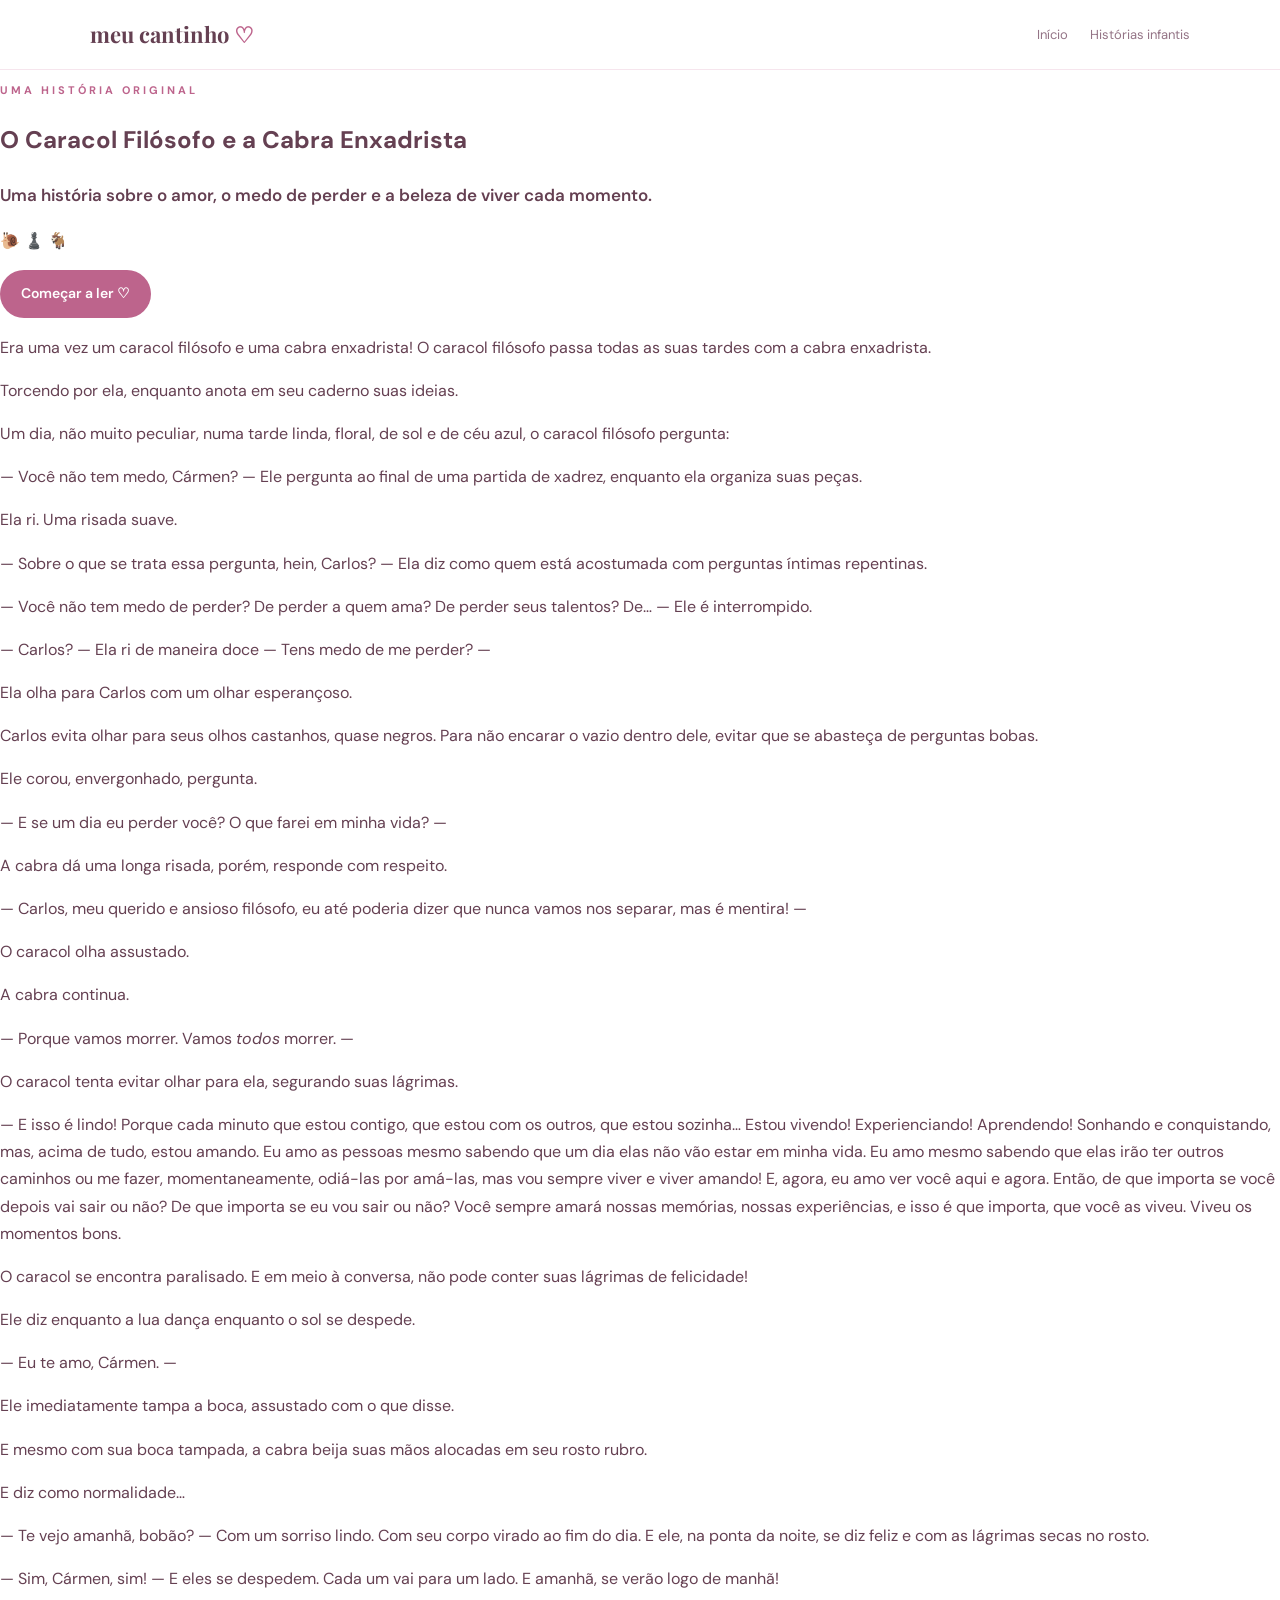
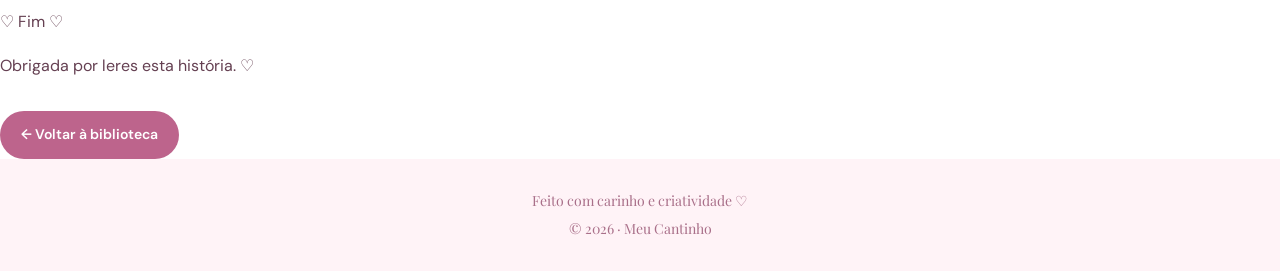
==== paginas/caracol-filosofo.html @ 22400858 "Rename caracol-filosofo.html to paginas/caracol-filosofo.html" ====
<!DOCTYPE html>
<html lang="pt-PT">
<head>
  <meta charset="UTF-8">
  <meta name="viewport" content="width=device-width, initial-scale=1.0">

  <meta name="description" content="Lê O Caracol Filósofo e a Cabra Enxadrista, uma história sobre o amor, a amizade e a beleza de viver o presente.">

  <title>O Caracol Filósofo e a Cabra Enxadrista ♡</title>

  <link rel="stylesheet" href="../css/style.css">
</head>

<body>

  <header class="topo">
    <a class="logotipo" href="../index.html">
      meu cantinho <span>♡</span>
    </a>

    <nav class="navegacao">
      <a href="../index.html">Início</a>
      <a href="historias-infantis.html">Histórias infantis</a>
    </nav>
  </header>

  <main class="pagina-conto">

    <section class="cabecalho-conto">
      <p class="etiqueta">UMA HISTÓRIA ORIGINAL</p>

      <h1>O Caracol Filósofo e a Cabra Enxadrista</h1>

      <p class="subtitulo-livro">
        Uma história sobre o amor, o medo de perder
        e a beleza de viver cada momento.
      </p>

      <div class="ilustracao-conto">
        <span>🐌</span>
        <span>♟️</span>
        <span>🐐</span>
      </div>

      <a class="botao-principal" href="#ler-historia">
        Começar a ler ♡
      </a>
    </section>

    <article class="texto-conto" id="ler-historia">

      <p>Era uma vez um caracol filósofo e uma cabra enxadrista! O caracol filósofo passa todas as suas tardes com a cabra enxadrista.</p>

      <p>Torcendo por ela, enquanto anota em seu caderno suas ideias.</p>

      <p>Um dia, não muito peculiar, numa tarde linda, floral, de sol e de céu azul, o caracol filósofo pergunta:</p>

      <p>— Você não tem medo, Cármen? — Ele pergunta ao final de uma partida de xadrez, enquanto ela organiza suas peças.</p>

      <p>Ela ri. Uma risada suave.</p>

      <p>— Sobre o que se trata essa pergunta, hein, Carlos? — Ela diz como quem está acostumada com perguntas íntimas repentinas.</p>

      <p>— Você não tem medo de perder? De perder a quem ama? De perder seus talentos? De… — Ele é interrompido.</p>

      <p>— Carlos? — Ela ri de maneira doce — Tens medo de me perder? —</p>

      <p>Ela olha para Carlos com um olhar esperançoso.</p>

      <p>Carlos evita olhar para seus olhos castanhos, quase negros. Para não encarar o vazio dentro dele, evitar que se abasteça de perguntas bobas.</p>

      <p>Ele corou, envergonhado, pergunta.</p>

      <p>— E se um dia eu perder você? O que farei em minha vida? —</p>

      <p>A cabra dá uma longa risada, porém, responde com respeito.</p>

      <p>— Carlos, meu querido e ansioso filósofo, eu até poderia dizer que nunca vamos nos separar, mas é mentira! —</p>

      <p>O caracol olha assustado.</p>

      <p>A cabra continua.</p>

      <p>— Porque vamos morrer. Vamos <em>todos</em> morrer. —</p>

      <p>O caracol tenta evitar olhar para ela, segurando suas lágrimas.</p>

      <p>— E isso é lindo! Porque cada minuto que estou contigo, que estou com os outros, que estou sozinha… Estou vivendo! Experienciando! Aprendendo! Sonhando e conquistando, mas, acima de tudo, estou amando. Eu amo as pessoas mesmo sabendo que um dia elas não vão estar em minha vida. Eu amo mesmo sabendo que elas irão ter outros caminhos ou me fazer, momentaneamente, odiá-las por amá-las, mas vou sempre viver e viver amando! E, agora, eu amo ver você aqui e agora. Então, de que importa se você depois vai sair ou não? De que importa se eu vou sair ou não? Você sempre amará nossas memórias, nossas experiências, e isso é que importa, que você as viveu. Viveu os momentos bons.</p>

      <p>O caracol se encontra paralisado. E em meio à conversa, não pode conter suas lágrimas de felicidade!</p>

      <p>Ele diz enquanto a lua dança enquanto o sol se despede.</p>

      <p>— Eu te amo, Cármen. —</p>

      <p>Ele imediatamente tampa a boca, assustado com o que disse.</p>

      <p>E mesmo com sua boca tampada, a cabra beija suas mãos alocadas em seu rosto rubro.</p>

      <p>E diz como normalidade…</p>

      <p>— Te vejo amanhã, bobão? — Com um sorriso lindo. Com seu corpo virado ao fim do dia. E ele, na ponta da noite, se diz feliz e com as lágrimas secas no rosto.</p>

      <p>— Sim, Cármen, sim! — E eles se despedem. Cada um vai para um lado. E amanhã, se verão logo de manhã!</p>

      <p class="fim-conto">♡ Fim ♡</p>

    </article>

    <section class="rodape-conto">
      <p>Obrigada por leres esta história. ♡</p>

      <a class="botao-principal" href="historias-infantis.html">
        ← Voltar à biblioteca
      </a>
    </section>

  </main>

  <footer class="rodape">
    <p>Feito com carinho e criatividade ♡</p>
    <p>© 2026 · Meu Cantinho</p>
  </footer>

</body>
</html>
---- css/style.css ----
@import url('https://fonts.googleapis.com/css2?family=DM+Sans:wght@400;500;600;700&family=Playfair+Display:wght@500;600;700&display=swap');

:root {
  --rosa: #e8a2be;
  --rosa-escuro: #bd648c;
  --rosa-claro: #fff3f7;
  --texto: #654052;
  --texto-suave: #947486;
  --branco: #ffffff;
}

* {
  box-sizing: border-box;
}

html {
  scroll-behavior: smooth;
  scroll-padding-top: 85px;
}

body {
  margin: 0;
  background: var(--branco);
  color: var(--texto);
  font-family: 'DM Sans', Arial, sans-serif;
  line-height: 1.7;
}

a {
  color: inherit;
}

.topo {
  position: sticky;
  top: 0;
  z-index: 10;
  display: flex;
  justify-content: space-between;
  align-items: center;
  gap: 20px;
  padding: 16px 7%;
  background: rgba(255, 255, 255, 0.96);
  border-bottom: 1px solid #f6e5ed;
}

.logotipo {
  text-decoration: none;
  font-family: 'Playfair Display', Georgia, serif;
  font-size: 22px;
  font-weight: 700;
}

.logotipo span {
  color: var(--rosa-escuro);
}

.navegacao {
  display: flex;
  flex-wrap: wrap;
  gap: 22px;
}

.navegacao a {
  text-decoration: none;
  color: var(--texto-suave);
  font-size: 13px;
}

.navegacao a:hover {
  color: var(--rosa-escuro);
}

.hero {
  display: grid;
  grid-template-columns: 1.4fr 0.8fr;
  align-items: center;
  gap: 35px;
  padding: 75px 9%;
  background: linear-gradient(135deg, #fffafd, #fbe5ef);
  overflow: hidden;
}

.etiqueta {
  color: var(--rosa-escuro);
  font-size: 11px;
  font-weight: 700;
  letter-spacing: 3px;
}

.hero h1 {
  font-family: 'Playfair Display', Georgia, serif;
  font-size: clamp(38px, 5vw, 62px);
  line-height: 1.2;
  margin: 15px 0;
}

.hero h1 span {
  display: block;
  color: var(--rosa-escuro);
}

.hero-descricao {
  max-width: 570px;
  color: var(--texto-suave);
  font-size: 16px;
}

.botao-principal {
  display: inline-block;
  margin-top: 16px;
  padding: 12px 21px;
  border-radius: 30px;
  background: var(--rosa-escuro);
  color: white;
  font-size: 14px;
  font-weight: 600;
  text-decoration: none;
  transition: transform 0.2s, background 0.2s;
}

.botao-principal:hover {
  transform: translateY(-3px);
  background: #a94f7c;
}

.pequena-nota {
  margin-top: 23px;
  color: var(--texto-suave);
  font-size: 12px;
}

.hero-decoracao {
  position: relative;
  min-height: 280px;
  display: flex;
  align-items: center;
  justify-content: center;
}

.circulo {
  width: 240px;
  height: 240px;
  border: 1px solid #e8a2be;
  border-radius: 50%;
  background: radial-gradient(circle, #fff 20%, #f8dce9 100%);
  display: flex;
  flex-direction: column;
  justify-content: center;
  align-items: center;
  color: var(--rosa-escuro);
  font-family: 'Playfair Display', Georgia, serif;
  font-size: 23px;
  transform: rotate(-7deg);
  box-shadow: 0 12px 35px #bd648c15;
}

.flor {
  position: absolute;
  color: var(--rosa-escuro);
  z-index: 1;
}

.flor-1 {
  top: 15px;
  right: 12%;
  font-size: 45px;
}

.flor-2 {
  bottom: 20px;
  left: 8%;
  font-size: 55px;
}

.flor-3 {
  top: 20%;
  left: 5%;
  font-size: 35px;
}

.secao {
  padding: 65px 8%;
}

.sobre {
  text-align: center;
  max-width: 900px;
  margin: auto;
}

.secao h2 {
  font-family: 'Playfair Display', Georgia, serif;
  font-size: clamp(28px, 4vw, 38px);
  line-height: 1.3;
  margin: 10px 0 15px;
}

.sobre > p:last-child {
  max-width: 680px;
  margin: auto;
  color: var(--texto-suave);
}

.projetos {
  background: #fffafd;
}

.projetos > .etiqueta,
.projetos > h2,
.introducao-secao {
  text-align: center;
}

.introducao-secao {
  color: var(--texto-suave);
  margin-bottom: 35px;
}

.grelha-cartoes {
  display: grid;
  grid-template-columns: repeat(3, minmax(0, 1fr));
  gap: 20px;
  max-width: 1100px;
  margin: 0 auto;
}

.cartao {
  display: flex;
  flex-direction: column;
  align-items: flex-start;
  padding: 23px;
  min-height: 290px;
  border: 1px solid #f0dce6;
  border-radius: 17px;
  text-decoration: none;
  transition: transform 0.2s, box-shadow 0.2s;
}

.cartao:hover {
  transform: translateY(-5px);
  box-shadow: 0 12px 25px #bd648c18;
}

.cartao-rosa {
  background: #fff0f6;
}

.cartao-lilas {
  background: #f6f0ff;
}

.cartao-pessego {
  background: #fff2eb;
}

.cartao-azul {
  background: #eef6ff;
}

.cartao-verde {
  background: #eef8f0;
}

.cartao-amarelo {
  background: #fff8e8;
}

.icone-cartao {
  font-size: 33px;
  margin-bottom: 10px;
}

.categoria-cartao {
  color: var(--rosa-escuro);
  font-size: 10px;
  font-weight: 700;
  letter-spacing: 1px;
}

.cartao h3 {
  font-family: 'Playfair Display', Georgia, serif;
  font-size: 23px;
  margin: 8px 0;
}

.cartao p {
  color: var(--texto-suave);
  font-size: 13px;
  margin: 0 0 18px;
}

.link-cartao {
  color: var(--rosa-escuro);
  font-size: 13px;
  font-weight: 700;
  margin-top: auto;
}

.contacto {
  text-align: center;
  max-width: 850px;
  margin: auto;
}

.contacto > p {
  color: var(--texto-suave);
}

.contacto-nota {
  font-size: 13px;
}

.rodape {
  padding: 25px 15px;
  text-align: center;
  background: var(--rosa-claro);
  color: #a96f89;
  font-family: 'Playfair Display', Georgia, serif;
  font-size: 14px;
}

.rodape p {
  margin: 5px;
}

@media (max-width: 800px) {
  .hero {
    grid-template-columns: 1fr;
    text-align: center;
    padding: 55px 7%;
  }

  .hero-descricao {
    margin-left: auto;
    margin-right: auto;
  }

  .hero-decoracao {
    min-height: 250px;
  }

  .grelha-cartoes {
    grid-template-columns: repeat(2, minmax(0, 1fr));
  }

  .navegacao {
    gap: 12px;
  }
}

@media (max-width: 520px) {
  .topo {
    padding: 13px 5%;
    align-items: flex-start;
    flex-direction: column;
    gap: 8px;
  }

  .navegacao {
    gap: 15px;
  }

  .navegacao a {
    font-size: 12px;
  }

  .secao {
    padding: 45px 6%;
  }

  .grelha-cartoes {
    grid-template-columns: 1fr;
  }

  .cartao {
    min-height: 250px;
  }

  .circulo {
    width: 205px;
    height: 205px;
    font-size: 20px;
  }
}

/* Espaços reservados para as futuras ilustrações */

.espaco-obra {
  width: 100%;
  min-height: 150px;
  margin-bottom: 18px;
  display: flex;
  justify-content: center;
  align-items: center;
  border: 2px dashed #e8a2be;
  border-radius: 13px;
  background: rgba(255, 255, 255, 0.65);
  font-size: 45px;
}

#sobre > p:last-child {
  max-width: 720px;
  color: var(--texto-suave);
}

/* Capas provisórias das histórias infantis */

.capa-historia {
  width: 100%;
  min-height: 190px;
  padding: 20px;
  margin-bottom: 18px;
  border-radius: 13px;
  display: flex;
  flex-direction: column;
  justify-content: center;
  align-items: center;
  text-align: center;
  color: #654052;
  border: 1px solid rgba(189, 100, 140, 0.18);
}

.capa-historia > span {
  font-size: 36px;
}

.capa-historia p {
  margin: 8px 0 2px;
  font-family: 'Playfair Display', Georgia, serif;
  font-size: 21px;
  font-weight: 700;
}

.capa-historia small {
  font-size: 11px;
}

.capa-rosa {
  background: linear-gradient(145deg, #ffe5f0, #f8b9d5);
}

.capa-lilas {
  background: linear-gradient(145deg, #f0e5ff, #d8c1f7);
}

.capa-pessego {
  background: linear-gradient(145deg, #fff0d9, #ffcdbb);
}

.capa-azul {
  background: linear-gradient(145deg, #e5f2ff, #bddcff);
}

/* Página dedicada ao livro */

.pagina-livro {
  display: grid;
  grid-template-columns: minmax(220px, 0.8fr) minmax(0, 1.2fr);
  align-items: center;
  gap: 55px;
  padding: 70px 9%;
  background: linear-gradient(135deg, #fffafd, #fbe5ef);
}

.livro-capa {
  width: 100%;
  max-width: 330px;
  margin: auto;
}

.capa-provisoria {
  aspect-ratio: 3 / 4;
  padding: 25px;
  border-radius: 8px 17px 17px 8px;
  background: linear-gradient(145deg, #f5c5da, #b76c91);
  color: white;
  box-shadow: 10px 12px 25px #65405225;
  display: flex;
  flex-direction: column;
  align-items: center;
  justify-content: center;
  text-align: center;
  border-left: 8px solid #9e5478;
}

.capa-provisoria h2 {
  font-family: 'Playfair Display', Georgia, serif;
  font-size: clamp(25px, 3vw, 38px);
  line-height: 1.2;
}

.capa-provisoria p {
  font-size: 12px;
}

.simbolo-livro {
  font-size: 42px;
}

.livro-informacao h1 {
  font-family: 'Playfair Display', Georgia, serif;
  font-size: clamp(35px, 4vw, 52px);
  line-height: 1.2;
}

.livro-informacao > p {
  color: var(--texto-suave);
}

.subtitulo-livro {
  font-size: 17px;
  font-weight: 600;
}

.detalhes-livro {
  margin: 25px 0;
  padding: 15px 20px;
  border-left: 3px solid var(--rosa);
  background: #ffffffa8;
  border-radius: 0 12px 12px 0;
}

.detalhes-livro p {
  margin: 7px 0;
  font-size: 13px;
}

.sinopse {
  max-width: 900px;
  margin: auto;
}

.sinopse > p:last-child {
  color: var(--texto-suave);
  white-space: pre-line;
}

.acesso-livro {
  text-align: center;
  background: #fff3f7;
}

.acesso-livro > p {
  color: var(--texto-suave);
}

@media (max-width: 700px) {
  .pagina-livro {
    grid-template-columns: 1fr;
    gap: 30px;
    padding: 45px 7%;
  }

  .livro-capa {
    max-width: 260px;
  }
}

/* Complementos da página Faíscas que se Apagam */

.sobre-obra {
  background: #fffafd;
  text-align: center;
}

.sobre-obra p:not(.etiqueta) {
  max-width: 720px;
  margin-left: auto;
  margin-right: auto;
  color: var(--texto-suave);
}

.sinopse {
  line-height: 1.9;
}

.acesso-livro {
  border-top: 1px solid #f1d9e5;
  border-bottom: 1px solid #f1d9e5;
}

.acesso-livro h2 {
  max-width: 650px;
  margin: 12px auto;
}

.acesso-livro > p:not(.etiqueta) {
  max-width: 620px;
  margin: 15px auto;
}

.voltar {
  padding-top: 35px;
  padding-bottom: 45px;
}

/* Página de comissões ♡ */

.preco-comissao {
  margin-top: 20px;
  color: var(--rosa-escuro);
  font-size: 1.15rem;
  font-weight: bold;
}

.nota-comissao {
  margin: 25px 0;
  padding: 18px;
  border-radius: 16px;
  background: #ffffff;
  color: var(--texto-suave);
  line-height: 1.8;
}

.tabela-comissao {
  scroll-margin-top: 30px;
}

.tabela-comissao .grelha-cartoes {
  margin-top: 25px;
}
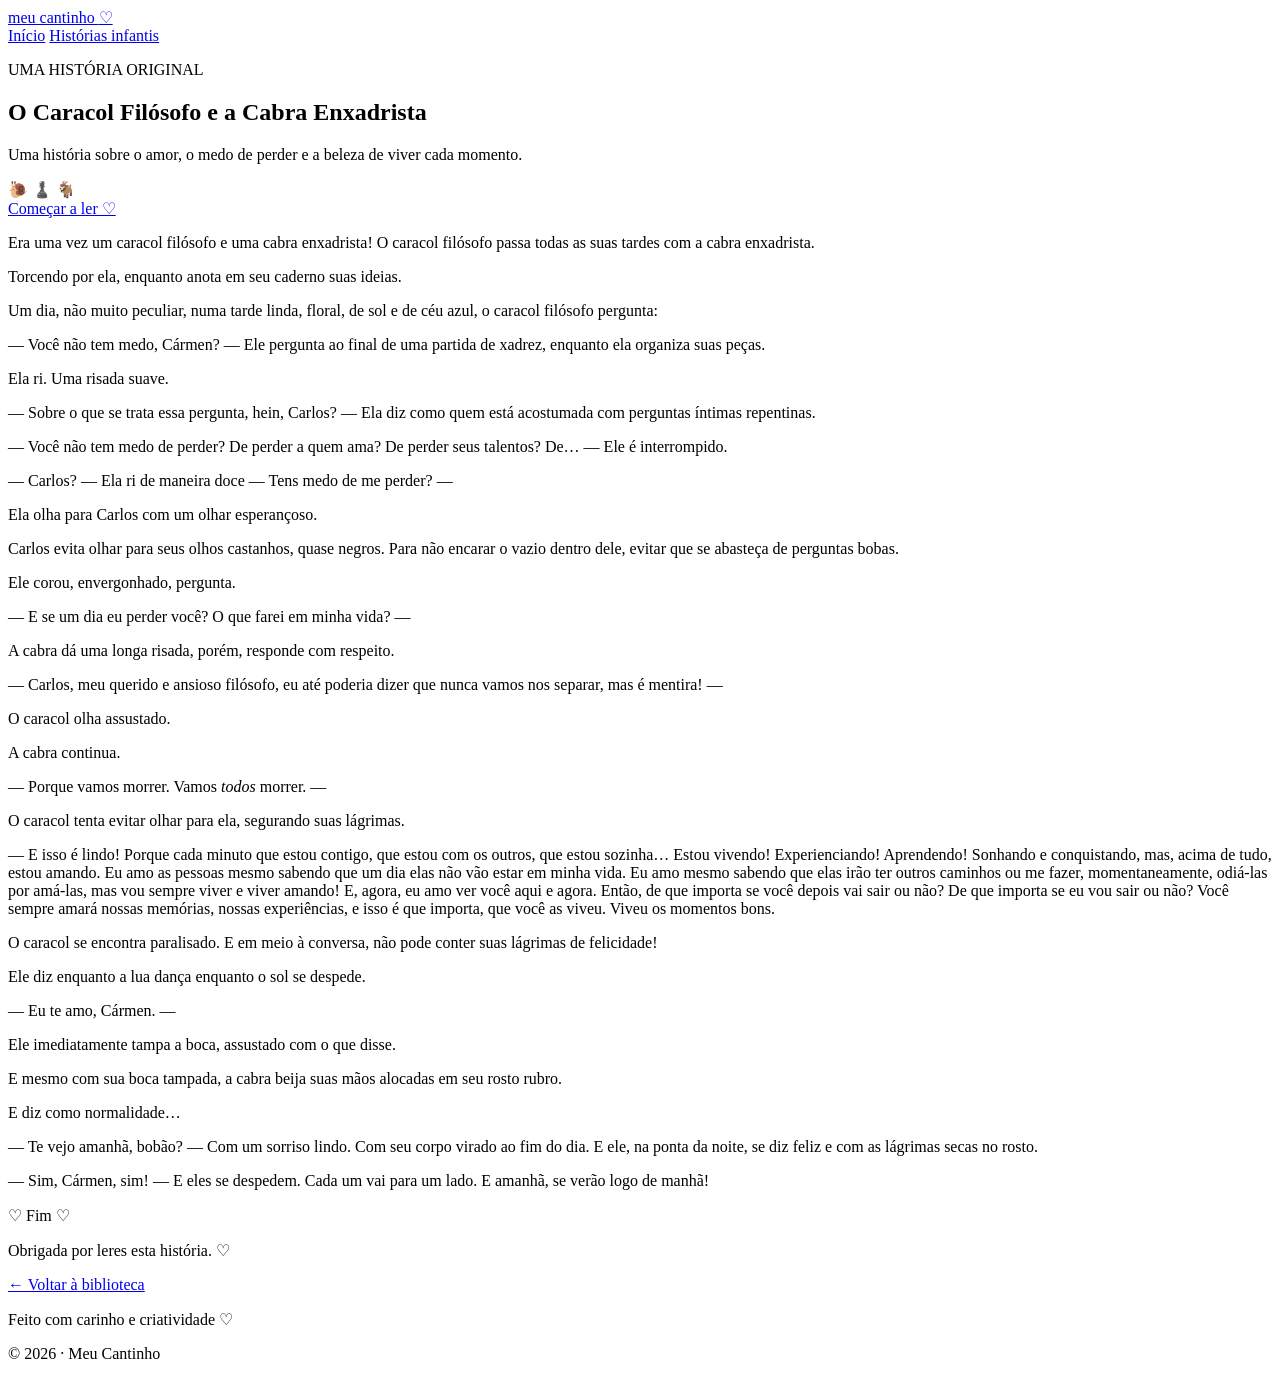
==== commit be115cf6: "Update caracol-filosofo.html" ====
--- a/paginas/caracol-filosofo.html
+++ b/paginas/caracol-filosofo.html
@@ -9,7 +9,7 @@
 
   <title>O Caracol Filósofo e a Cabra Enxadrista ♡</title>
 
-  <link rel="stylesheet" href="../css/style.css">
+  <link rel="stylesheet" href="css/style.css">
 </head>
 
 <body>
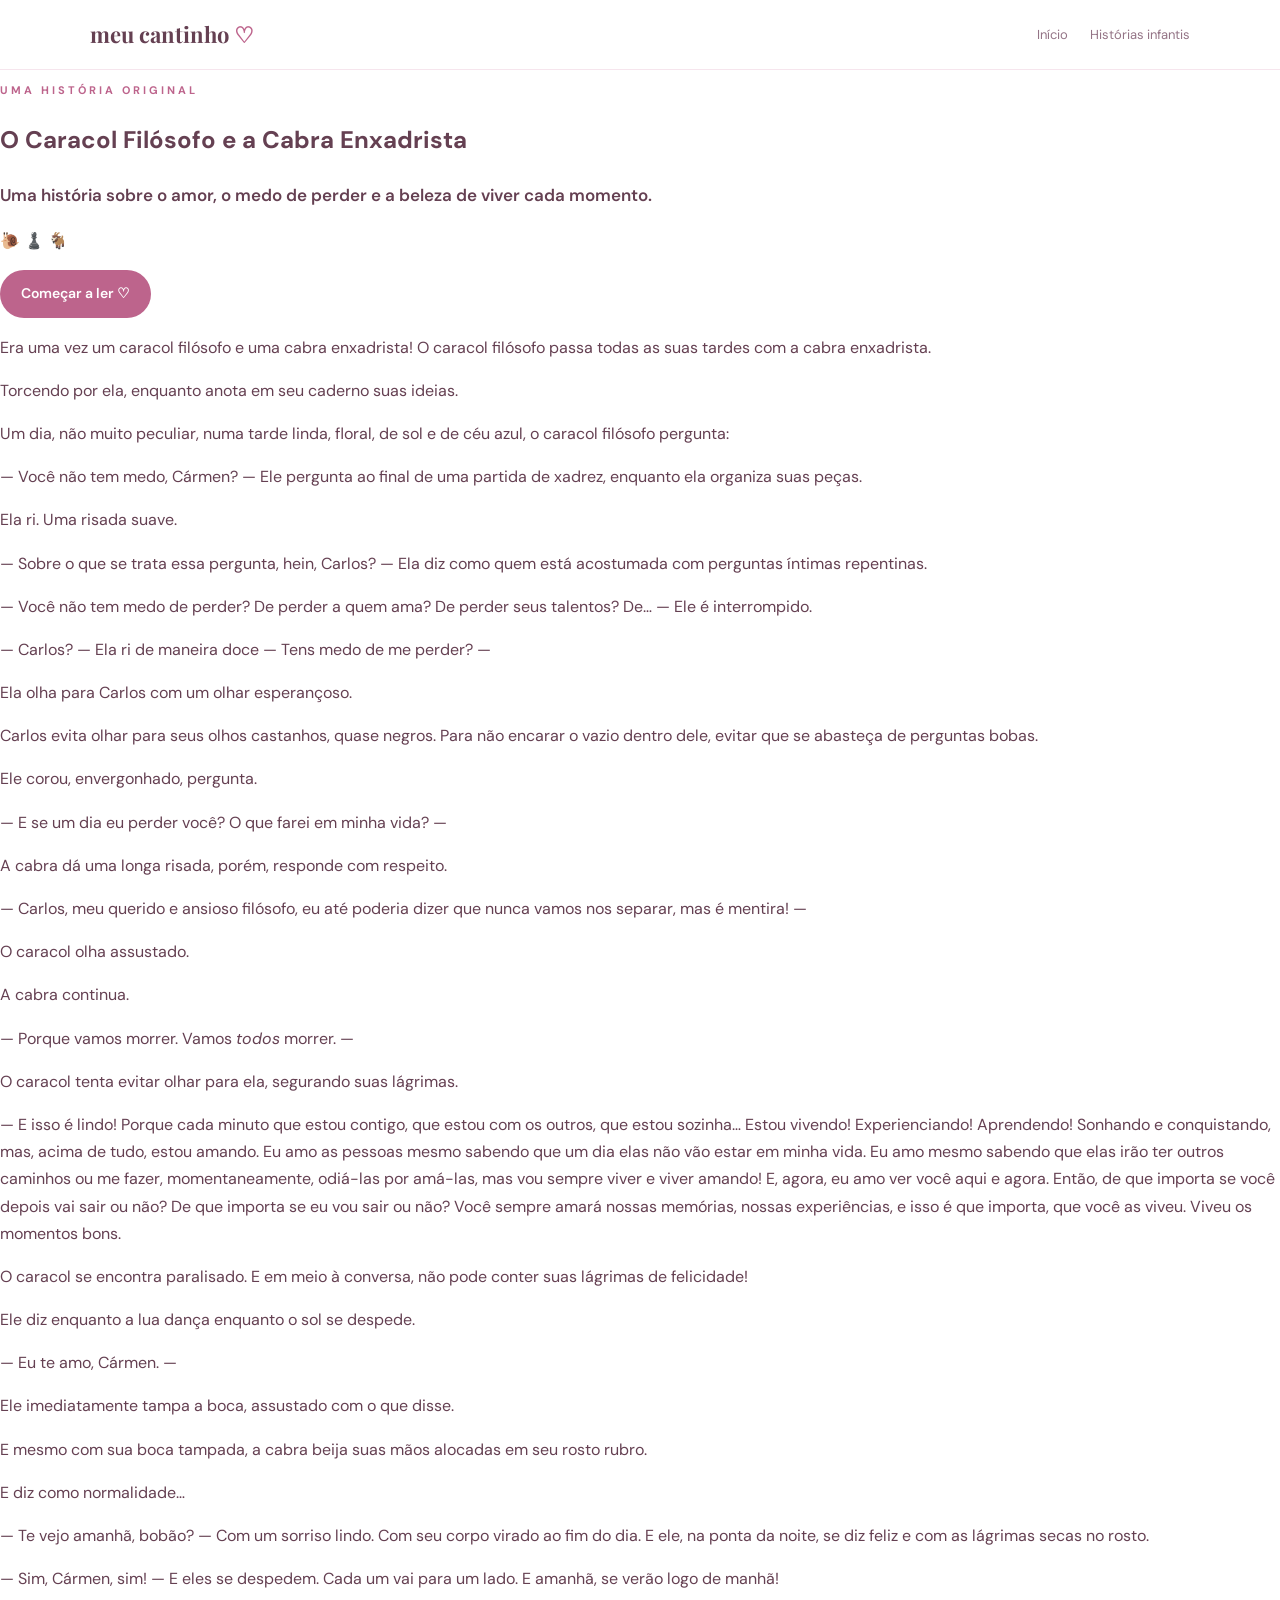
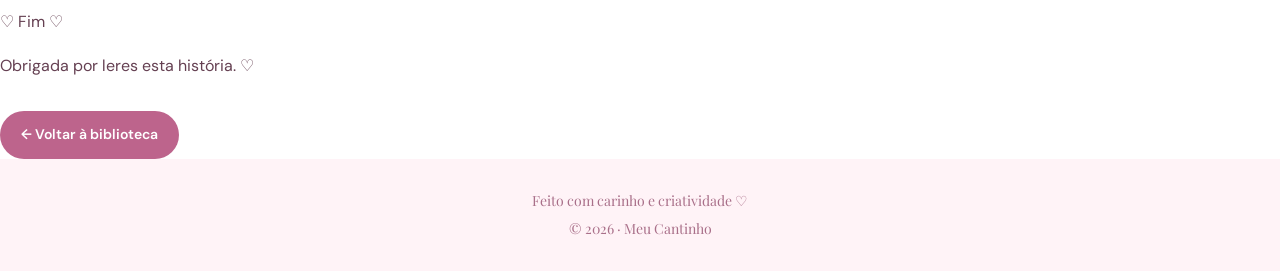
==== commit cae74b85: "Fix HTML structure and stylesheet link Updated the HTML structure and fixed the stylesheet link." ====
--- a/paginas/caracol-filosofo.html
+++ b/paginas/caracol-filosofo.html
@@ -9,7 +9,7 @@
 
   <title>O Caracol Filósofo e a Cabra Enxadrista ♡</title>
 
-  <link rel="stylesheet" href="css/style.css">
+<link rel="stylesheet" href="../css/style.css">
 </head>
 
 <body>
--- a/css/style.css
+++ b/css/style.css
@@ -0,0 +1,623 @@
+
+@import url('https://fonts.googleapis.com/css2?family=DM+Sans:wght@400;500;600;700&family=Playfair+Display:wght@500;600;700&display=swap');
+
+:root {
+  --rosa: #e8a2be;
+  --rosa-escuro: #bd648c;
+  --rosa-claro: #fff3f7;
+  --texto: #654052;
+  --texto-suave: #947486;
+  --branco: #ffffff;
+}
+
+* {
+  box-sizing: border-box;
+}
+
+html {
+  scroll-behavior: smooth;
+  scroll-padding-top: 85px;
+}
+
+body {
+  margin: 0;
+  background: var(--branco);
+  color: var(--texto);
+  font-family: 'DM Sans', Arial, sans-serif;
+  line-height: 1.7;
+}
+
+a {
+  color: inherit;
+}
+
+.topo {
+  position: sticky;
+  top: 0;
+  z-index: 10;
+  display: flex;
+  justify-content: space-between;
+  align-items: center;
+  gap: 20px;
+  padding: 16px 7%;
+  background: rgba(255, 255, 255, 0.96);
+  border-bottom: 1px solid #f6e5ed;
+}
+
+.logotipo {
+  text-decoration: none;
+  font-family: 'Playfair Display', Georgia, serif;
+  font-size: 22px;
+  font-weight: 700;
+}
+
+.logotipo span {
+  color: var(--rosa-escuro);
+}
+
+.navegacao {
+  display: flex;
+  flex-wrap: wrap;
+  gap: 22px;
+}
+
+.navegacao a {
+  text-decoration: none;
+  color: var(--texto-suave);
+  font-size: 13px;
+}
+
+.navegacao a:hover {
+  color: var(--rosa-escuro);
+}
+
+.hero {
+  display: grid;
+  grid-template-columns: 1.4fr 0.8fr;
+  align-items: center;
+  gap: 35px;
+  padding: 75px 9%;
+  background: linear-gradient(135deg, #fffafd, #fbe5ef);
+  overflow: hidden;
+}
+
+.etiqueta {
+  color: var(--rosa-escuro);
+  font-size: 11px;
+  font-weight: 700;
+  letter-spacing: 3px;
+}
+
+.hero h1 {
+  font-family: 'Playfair Display', Georgia, serif;
+  font-size: clamp(38px, 5vw, 62px);
+  line-height: 1.2;
+  margin: 15px 0;
+}
+
+.hero h1 span {
+  display: block;
+  color: var(--rosa-escuro);
+}
+
+.hero-descricao {
+  max-width: 570px;
+  color: var(--texto-suave);
+  font-size: 16px;
+}
+
+.botao-principal {
+  display: inline-block;
+  margin-top: 16px;
+  padding: 12px 21px;
+  border-radius: 30px;
+  background: var(--rosa-escuro);
+  color: white;
+  font-size: 14px;
+  font-weight: 600;
+  text-decoration: none;
+  transition: transform 0.2s, background 0.2s;
+}
+
+.botao-principal:hover {
+  transform: translateY(-3px);
+  background: #a94f7c;
+}
+
+.pequena-nota {
+  margin-top: 23px;
+  color: var(--texto-suave);
+  font-size: 12px;
+}
+
+.hero-decoracao {
+  position: relative;
+  min-height: 280px;
+  display: flex;
+  align-items: center;
+  justify-content: center;
+}
+
+.circulo {
+  width: 240px;
+  height: 240px;
+  border: 1px solid #e8a2be;
+  border-radius: 50%;
+  background: radial-gradient(circle, #fff 20%, #f8dce9 100%);
+  display: flex;
+  flex-direction: column;
+  justify-content: center;
+  align-items: center;
+  color: var(--rosa-escuro);
+  font-family: 'Playfair Display', Georgia, serif;
+  font-size: 23px;
+  transform: rotate(-7deg);
+  box-shadow: 0 12px 35px #bd648c15;
+}
+
+.flor {
+  position: absolute;
+  color: var(--rosa-escuro);
+  z-index: 1;
+}
+
+.flor-1 {
+  top: 15px;
+  right: 12%;
+  font-size: 45px;
+}
+
+.flor-2 {
+  bottom: 20px;
+  left: 8%;
+  font-size: 55px;
+}
+
+.flor-3 {
+  top: 20%;
+  left: 5%;
+  font-size: 35px;
+}
+
+.secao {
+  padding: 65px 8%;
+}
+
+.sobre {
+  text-align: center;
+  max-width: 900px;
+  margin: auto;
+}
+
+.secao h2 {
+  font-family: 'Playfair Display', Georgia, serif;
+  font-size: clamp(28px, 4vw, 38px);
+  line-height: 1.3;
+  margin: 10px 0 15px;
+}
+
+.sobre > p:last-child {
+  max-width: 680px;
+  margin: auto;
+  color: var(--texto-suave);
+}
+
+.projetos {
+  background: #fffafd;
+}
+
+.projetos > .etiqueta,
+.projetos > h2,
+.introducao-secao {
+  text-align: center;
+}
+
+.introducao-secao {
+  color: var(--texto-suave);
+  margin-bottom: 35px;
+}
+
+.grelha-cartoes {
+  display: grid;
+  grid-template-columns: repeat(3, minmax(0, 1fr));
+  gap: 20px;
+  max-width: 1100px;
+  margin: 0 auto;
+}
+
+.cartao {
+  display: flex;
+  flex-direction: column;
+  align-items: flex-start;
+  padding: 23px;
+  min-height: 290px;
+  border: 1px solid #f0dce6;
+  border-radius: 17px;
+  text-decoration: none;
+  transition: transform 0.2s, box-shadow 0.2s;
+}
+
+.cartao:hover {
+  transform: translateY(-5px);
+  box-shadow: 0 12px 25px #bd648c18;
+}
+
+.cartao-rosa {
+  background: #fff0f6;
+}
+
+.cartao-lilas {
+  background: #f6f0ff;
+}
+
+.cartao-pessego {
+  background: #fff2eb;
+}
+
+.cartao-azul {
+  background: #eef6ff;
+}
+
+.cartao-verde {
+  background: #eef8f0;
+}
+
+.cartao-amarelo {
+  background: #fff8e8;
+}
+
+.icone-cartao {
+  font-size: 33px;
+  margin-bottom: 10px;
+}
+
+.categoria-cartao {
+  color: var(--rosa-escuro);
+  font-size: 10px;
+  font-weight: 700;
+  letter-spacing: 1px;
+}
+
+.cartao h3 {
+  font-family: 'Playfair Display', Georgia, serif;
+  font-size: 23px;
+  margin: 8px 0;
+}
+
+.cartao p {
+  color: var(--texto-suave);
+  font-size: 13px;
+  margin: 0 0 18px;
+}
+
+.link-cartao {
+  color: var(--rosa-escuro);
+  font-size: 13px;
+  font-weight: 700;
+  margin-top: auto;
+}
+
+.contacto {
+  text-align: center;
+  max-width: 850px;
+  margin: auto;
+}
+
+.contacto > p {
+  color: var(--texto-suave);
+}
+
+.contacto-nota {
+  font-size: 13px;
+}
+
+.rodape {
+  padding: 25px 15px;
+  text-align: center;
+  background: var(--rosa-claro);
+  color: #a96f89;
+  font-family: 'Playfair Display', Georgia, serif;
+  font-size: 14px;
+}
+
+.rodape p {
+  margin: 5px;
+}
+
+@media (max-width: 800px) {
+  .hero {
+    grid-template-columns: 1fr;
+    text-align: center;
+    padding: 55px 7%;
+  }
+
+  .hero-descricao {
+    margin-left: auto;
+    margin-right: auto;
+  }
+
+  .hero-decoracao {
+    min-height: 250px;
+  }
+
+  .grelha-cartoes {
+    grid-template-columns: repeat(2, minmax(0, 1fr));
+  }
+
+  .navegacao {
+    gap: 12px;
+  }
+}
+
+@media (max-width: 520px) {
+  .topo {
+    padding: 13px 5%;
+    align-items: flex-start;
+    flex-direction: column;
+    gap: 8px;
+  }
+
+  .navegacao {
+    gap: 15px;
+  }
+
+  .navegacao a {
+    font-size: 12px;
+  }
+
+  .secao {
+    padding: 45px 6%;
+  }
+
+  .grelha-cartoes {
+    grid-template-columns: 1fr;
+  }
+
+  .cartao {
+    min-height: 250px;
+  }
+
+  .circulo {
+    width: 205px;
+    height: 205px;
+    font-size: 20px;
+  }
+}
+
+/* Espaços reservados para as futuras ilustrações */
+
+.espaco-obra {
+  width: 100%;
+  min-height: 150px;
+  margin-bottom: 18px;
+  display: flex;
+  justify-content: center;
+  align-items: center;
+  border: 2px dashed #e8a2be;
+  border-radius: 13px;
+  background: rgba(255, 255, 255, 0.65);
+  font-size: 45px;
+}
+
+#sobre > p:last-child {
+  max-width: 720px;
+  color: var(--texto-suave);
+}
+
+/* Capas provisórias das histórias infantis */
+
+.capa-historia {
+  width: 100%;
+  min-height: 190px;
+  padding: 20px;
+  margin-bottom: 18px;
+  border-radius: 13px;
+  display: flex;
+  flex-direction: column;
+  justify-content: center;
+  align-items: center;
+  text-align: center;
+  color: #654052;
+  border: 1px solid rgba(189, 100, 140, 0.18);
+}
+
+.capa-historia > span {
+  font-size: 36px;
+}
+
+.capa-historia p {
+  margin: 8px 0 2px;
+  font-family: 'Playfair Display', Georgia, serif;
+  font-size: 21px;
+  font-weight: 700;
+}
+
+.capa-historia small {
+  font-size: 11px;
+}
+
+.capa-rosa {
+  background: linear-gradient(145deg, #ffe5f0, #f8b9d5);
+}
+
+.capa-lilas {
+  background: linear-gradient(145deg, #f0e5ff, #d8c1f7);
+}
+
+.capa-pessego {
+  background: linear-gradient(145deg, #fff0d9, #ffcdbb);
+}
+
+.capa-azul {
+  background: linear-gradient(145deg, #e5f2ff, #bddcff);
+}
+
+/* Página dedicada ao livro */
+
+.pagina-livro {
+  display: grid;
+  grid-template-columns: minmax(220px, 0.8fr) minmax(0, 1.2fr);
+  align-items: center;
+  gap: 55px;
+  padding: 70px 9%;
+  background: linear-gradient(135deg, #fffafd, #fbe5ef);
+}
+
+.livro-capa {
+  width: 100%;
+  max-width: 330px;
+  margin: auto;
+}
+
+.capa-provisoria {
+  aspect-ratio: 3 / 4;
+  padding: 25px;
+  border-radius: 8px 17px 17px 8px;
+  background: linear-gradient(145deg, #f5c5da, #b76c91);
+  color: white;
+  box-shadow: 10px 12px 25px #65405225;
+  display: flex;
+  flex-direction: column;
+  align-items: center;
+  justify-content: center;
+  text-align: center;
+  border-left: 8px solid #9e5478;
+}
+
+.capa-provisoria h2 {
+  font-family: 'Playfair Display', Georgia, serif;
+  font-size: clamp(25px, 3vw, 38px);
+  line-height: 1.2;
+}
+
+.capa-provisoria p {
+  font-size: 12px;
+}
+
+.simbolo-livro {
+  font-size: 42px;
+}
+
+.livro-informacao h1 {
+  font-family: 'Playfair Display', Georgia, serif;
+  font-size: clamp(35px, 4vw, 52px);
+  line-height: 1.2;
+}
+
+.livro-informacao > p {
+  color: var(--texto-suave);
+}
+
+.subtitulo-livro {
+  font-size: 17px;
+  font-weight: 600;
+}
+
+.detalhes-livro {
+  margin: 25px 0;
+  padding: 15px 20px;
+  border-left: 3px solid var(--rosa);
+  background: #ffffffa8;
+  border-radius: 0 12px 12px 0;
+}
+
+.detalhes-livro p {
+  margin: 7px 0;
+  font-size: 13px;
+}
+
+.sinopse {
+  max-width: 900px;
+  margin: auto;
+}
+
+.sinopse > p:last-child {
+  color: var(--texto-suave);
+  white-space: pre-line;
+}
+
+.acesso-livro {
+  text-align: center;
+  background: #fff3f7;
+}
+
+.acesso-livro > p {
+  color: var(--texto-suave);
+}
+
+@media (max-width: 700px) {
+  .pagina-livro {
+    grid-template-columns: 1fr;
+    gap: 30px;
+    padding: 45px 7%;
+  }
+
+  .livro-capa {
+    max-width: 260px;
+  }
+}
+
+/* Complementos da página Faíscas que se Apagam */
+
+.sobre-obra {
+  background: #fffafd;
+  text-align: center;
+}
+
+.sobre-obra p:not(.etiqueta) {
+  max-width: 720px;
+  margin-left: auto;
+  margin-right: auto;
+  color: var(--texto-suave);
+}
+
+.sinopse {
+  line-height: 1.9;
+}
+
+.acesso-livro {
+  border-top: 1px solid #f1d9e5;
+  border-bottom: 1px solid #f1d9e5;
+}
+
+.acesso-livro h2 {
+  max-width: 650px;
+  margin: 12px auto;
+}
+
+.acesso-livro > p:not(.etiqueta) {
+  max-width: 620px;
+  margin: 15px auto;
+}
+
+.voltar {
+  padding-top: 35px;
+  padding-bottom: 45px;
+}
+
+/* Página de comissões ♡ */
+
+.preco-comissao {
+  margin-top: 20px;
+  color: var(--rosa-escuro);
+  font-size: 1.15rem;
+  font-weight: bold;
+}
+
+.nota-comissao {
+  margin: 25px 0;
+  padding: 18px;
+  border-radius: 16px;
+  background: #ffffff;
+  color: var(--texto-suave);
+  line-height: 1.8;
+}
+
+.tabela-comissao {
+  scroll-margin-top: 30px;
+}
+
+.tabela-comissao .grelha-cartoes {
+  margin-top: 25px;
+}
+
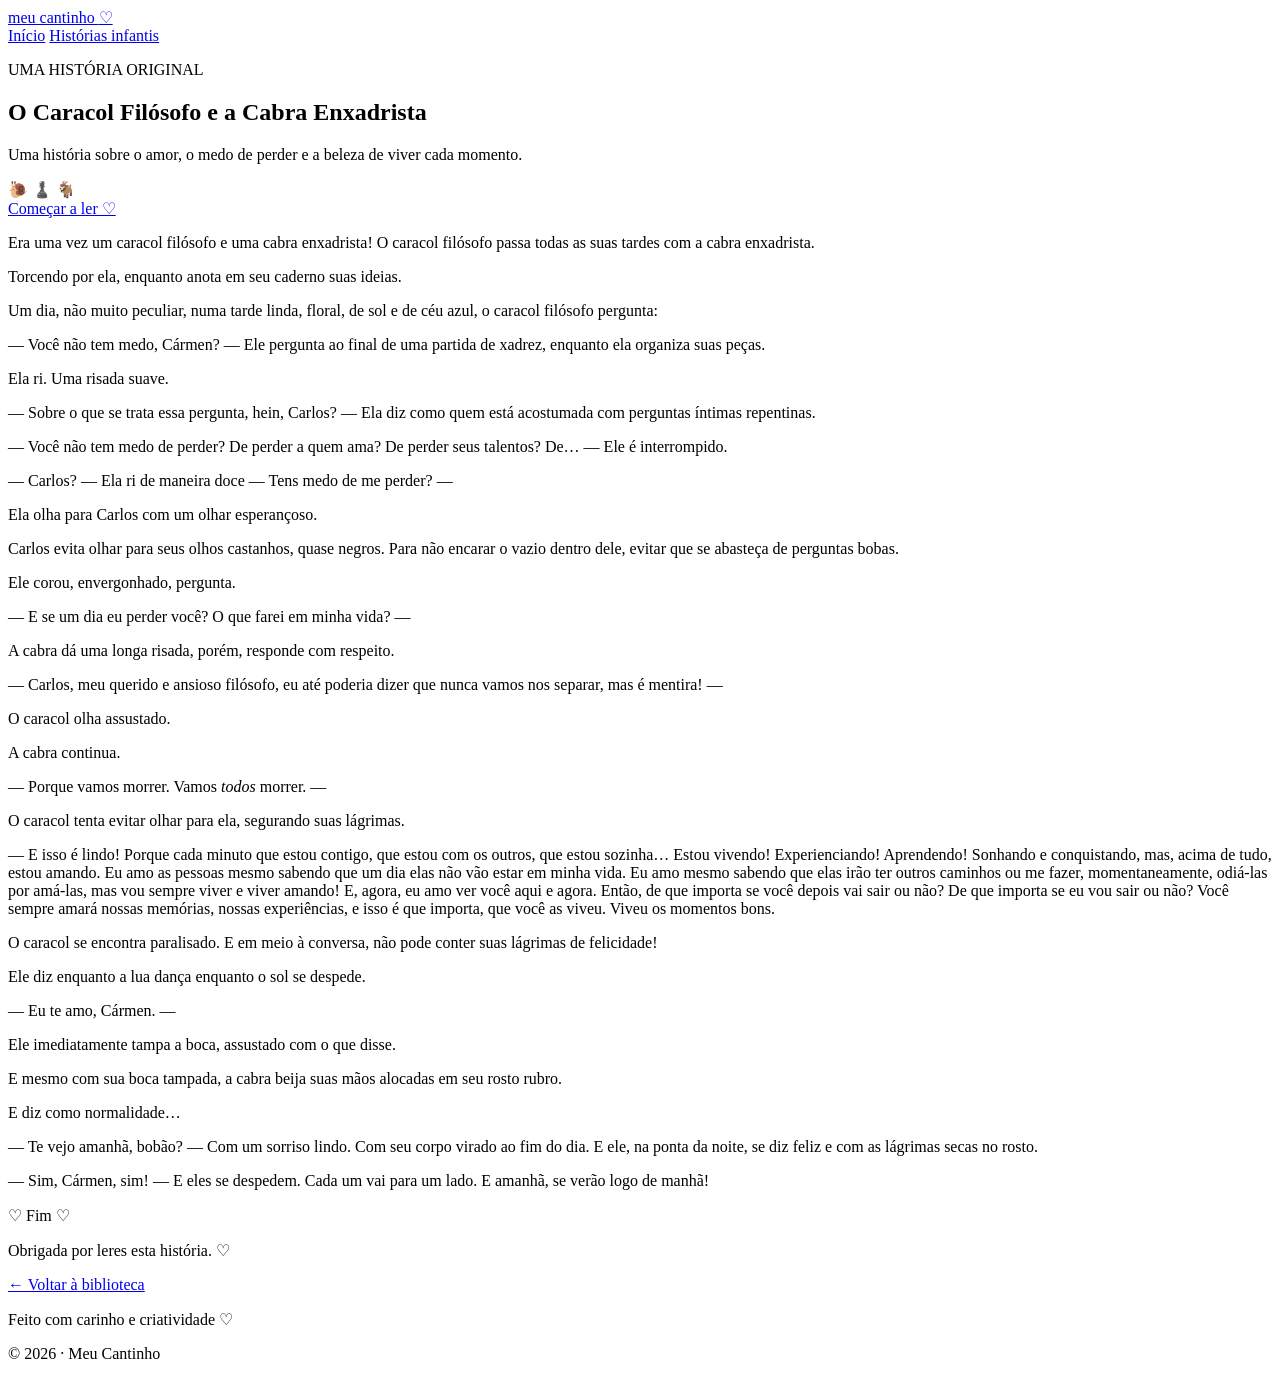
==== commit 6edc8a76: "Refactor caracol-filosofo.html structure Updated HTML structure and fixed stylesheet link." ====
--- a/paginas/caracol-filosofo.html
+++ b/paginas/caracol-filosofo.html
@@ -9,7 +9,7 @@
 
   <title>O Caracol Filósofo e a Cabra Enxadrista ♡</title>
 
-<link rel="stylesheet" href="../css/style.css">
+<link rel="stylesheet" href="css/style.css">
 </head>
 
 <body>
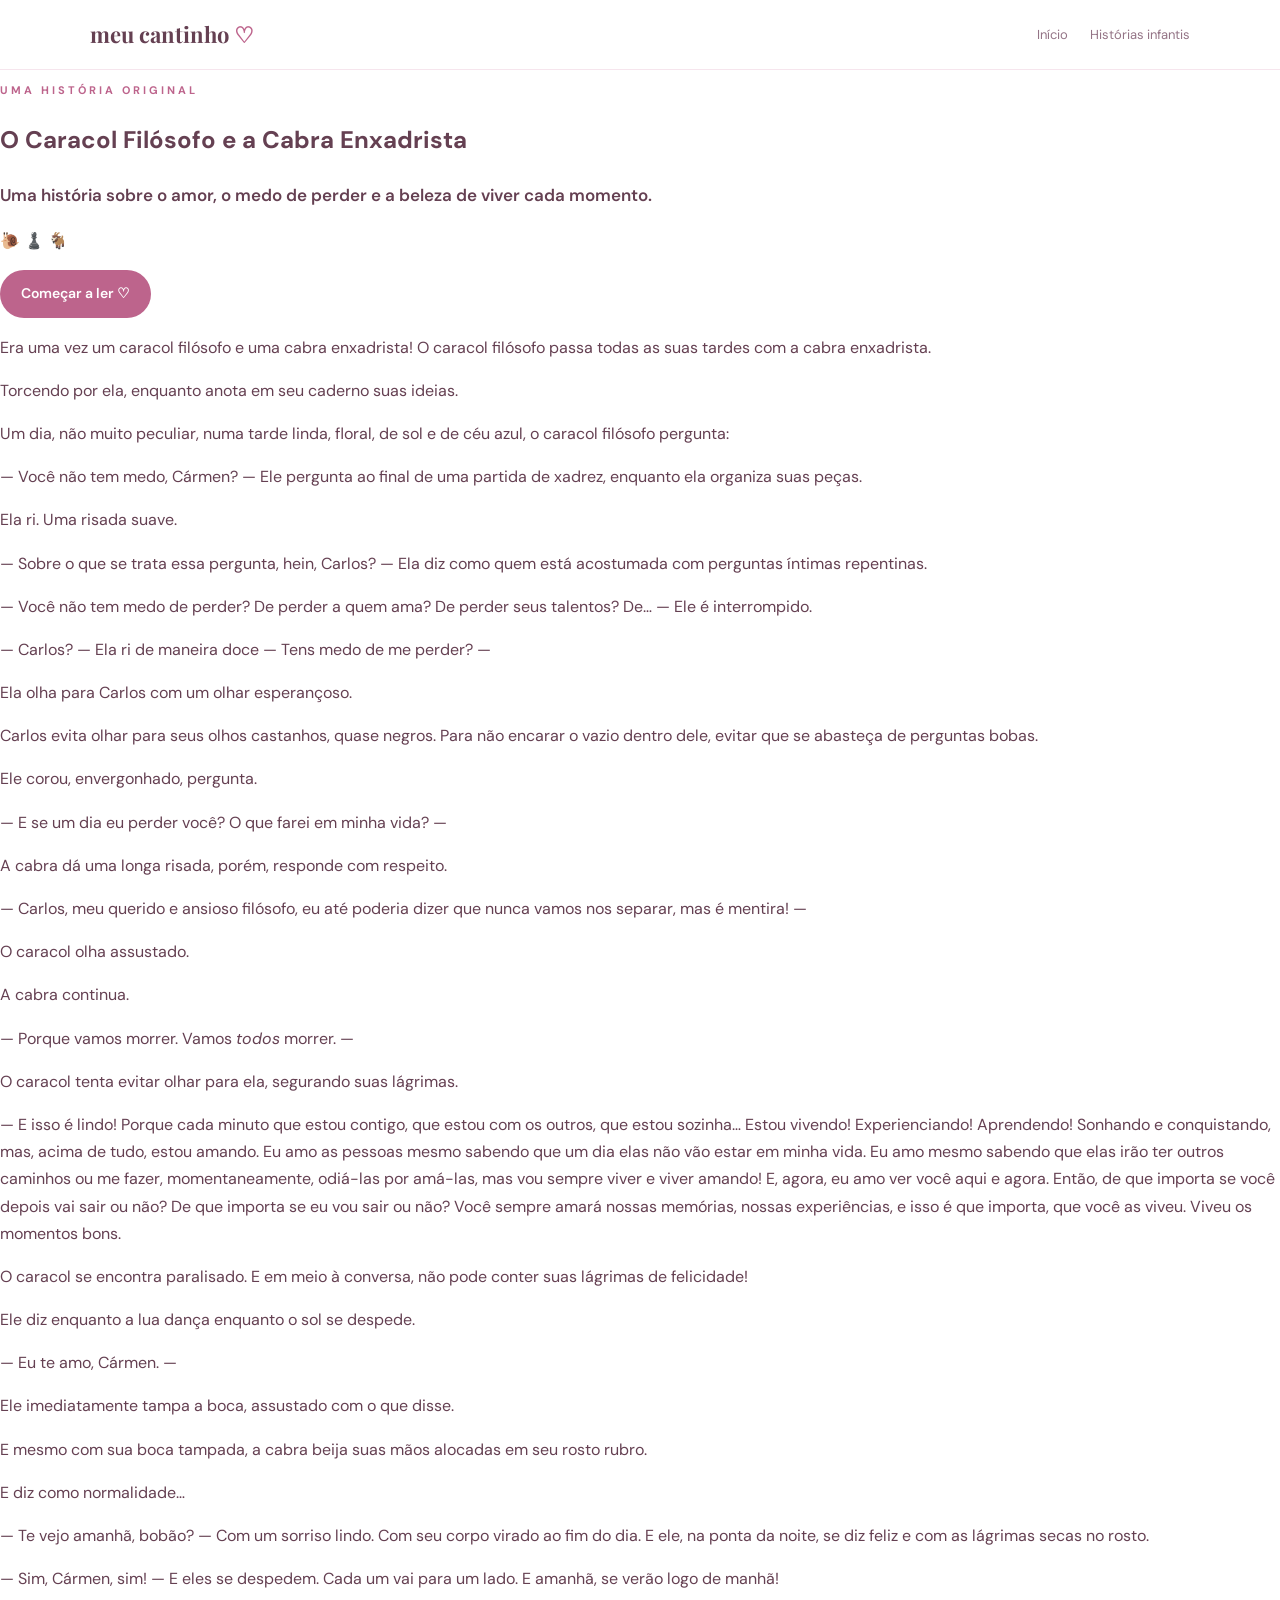
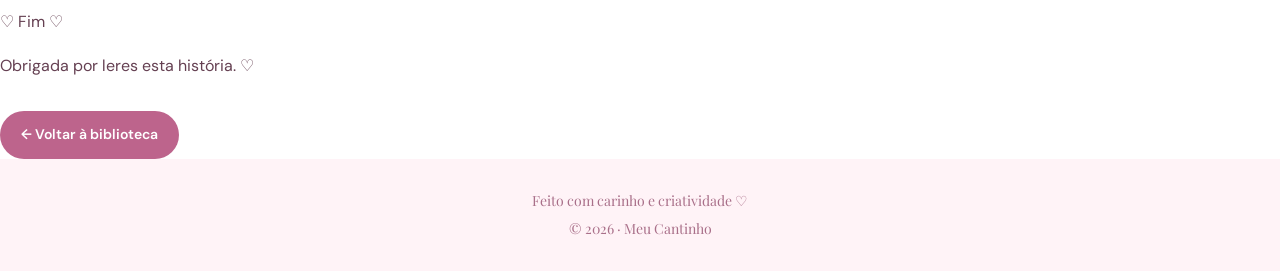
==== commit 2fecda17: "Refactor caracol-filosofo.html structure Updated HTML structure and fixed stylesheet link." ====
--- a/paginas/caracol-filosofo.html
+++ b/paginas/caracol-filosofo.html
@@ -9,7 +9,7 @@
 
   <title>O Caracol Filósofo e a Cabra Enxadrista ♡</title>
 
-<link rel="stylesheet" href="css/style.css">
+<link rel="stylesheet" href="../css/style.css">
 </head>
 
 <body>
--- a/css/style.css
+++ b/css/style.css
@@ -0,0 +1,623 @@
+
+@import url('https://fonts.googleapis.com/css2?family=DM+Sans:wght@400;500;600;700&family=Playfair+Display:wght@500;600;700&display=swap');
+
+:root {
+  --rosa: #e8a2be;
+  --rosa-escuro: #bd648c;
+  --rosa-claro: #fff3f7;
+  --texto: #654052;
+  --texto-suave: #947486;
+  --branco: #ffffff;
+}
+
+* {
+  box-sizing: border-box;
+}
+
+html {
+  scroll-behavior: smooth;
+  scroll-padding-top: 85px;
+}
+
+body {
+  margin: 0;
+  background: var(--branco);
+  color: var(--texto);
+  font-family: 'DM Sans', Arial, sans-serif;
+  line-height: 1.7;
+}
+
+a {
+  color: inherit;
+}
+
+.topo {
+  position: sticky;
+  top: 0;
+  z-index: 10;
+  display: flex;
+  justify-content: space-between;
+  align-items: center;
+  gap: 20px;
+  padding: 16px 7%;
+  background: rgba(255, 255, 255, 0.96);
+  border-bottom: 1px solid #f6e5ed;
+}
+
+.logotipo {
+  text-decoration: none;
+  font-family: 'Playfair Display', Georgia, serif;
+  font-size: 22px;
+  font-weight: 700;
+}
+
+.logotipo span {
+  color: var(--rosa-escuro);
+}
+
+.navegacao {
+  display: flex;
+  flex-wrap: wrap;
+  gap: 22px;
+}
+
+.navegacao a {
+  text-decoration: none;
+  color: var(--texto-suave);
+  font-size: 13px;
+}
+
+.navegacao a:hover {
+  color: var(--rosa-escuro);
+}
+
+.hero {
+  display: grid;
+  grid-template-columns: 1.4fr 0.8fr;
+  align-items: center;
+  gap: 35px;
+  padding: 75px 9%;
+  background: linear-gradient(135deg, #fffafd, #fbe5ef);
+  overflow: hidden;
+}
+
+.etiqueta {
+  color: var(--rosa-escuro);
+  font-size: 11px;
+  font-weight: 700;
+  letter-spacing: 3px;
+}
+
+.hero h1 {
+  font-family: 'Playfair Display', Georgia, serif;
+  font-size: clamp(38px, 5vw, 62px);
+  line-height: 1.2;
+  margin: 15px 0;
+}
+
+.hero h1 span {
+  display: block;
+  color: var(--rosa-escuro);
+}
+
+.hero-descricao {
+  max-width: 570px;
+  color: var(--texto-suave);
+  font-size: 16px;
+}
+
+.botao-principal {
+  display: inline-block;
+  margin-top: 16px;
+  padding: 12px 21px;
+  border-radius: 30px;
+  background: var(--rosa-escuro);
+  color: white;
+  font-size: 14px;
+  font-weight: 600;
+  text-decoration: none;
+  transition: transform 0.2s, background 0.2s;
+}
+
+.botao-principal:hover {
+  transform: translateY(-3px);
+  background: #a94f7c;
+}
+
+.pequena-nota {
+  margin-top: 23px;
+  color: var(--texto-suave);
+  font-size: 12px;
+}
+
+.hero-decoracao {
+  position: relative;
+  min-height: 280px;
+  display: flex;
+  align-items: center;
+  justify-content: center;
+}
+
+.circulo {
+  width: 240px;
+  height: 240px;
+  border: 1px solid #e8a2be;
+  border-radius: 50%;
+  background: radial-gradient(circle, #fff 20%, #f8dce9 100%);
+  display: flex;
+  flex-direction: column;
+  justify-content: center;
+  align-items: center;
+  color: var(--rosa-escuro);
+  font-family: 'Playfair Display', Georgia, serif;
+  font-size: 23px;
+  transform: rotate(-7deg);
+  box-shadow: 0 12px 35px #bd648c15;
+}
+
+.flor {
+  position: absolute;
+  color: var(--rosa-escuro);
+  z-index: 1;
+}
+
+.flor-1 {
+  top: 15px;
+  right: 12%;
+  font-size: 45px;
+}
+
+.flor-2 {
+  bottom: 20px;
+  left: 8%;
+  font-size: 55px;
+}
+
+.flor-3 {
+  top: 20%;
+  left: 5%;
+  font-size: 35px;
+}
+
+.secao {
+  padding: 65px 8%;
+}
+
+.sobre {
+  text-align: center;
+  max-width: 900px;
+  margin: auto;
+}
+
+.secao h2 {
+  font-family: 'Playfair Display', Georgia, serif;
+  font-size: clamp(28px, 4vw, 38px);
+  line-height: 1.3;
+  margin: 10px 0 15px;
+}
+
+.sobre > p:last-child {
+  max-width: 680px;
+  margin: auto;
+  color: var(--texto-suave);
+}
+
+.projetos {
+  background: #fffafd;
+}
+
+.projetos > .etiqueta,
+.projetos > h2,
+.introducao-secao {
+  text-align: center;
+}
+
+.introducao-secao {
+  color: var(--texto-suave);
+  margin-bottom: 35px;
+}
+
+.grelha-cartoes {
+  display: grid;
+  grid-template-columns: repeat(3, minmax(0, 1fr));
+  gap: 20px;
+  max-width: 1100px;
+  margin: 0 auto;
+}
+
+.cartao {
+  display: flex;
+  flex-direction: column;
+  align-items: flex-start;
+  padding: 23px;
+  min-height: 290px;
+  border: 1px solid #f0dce6;
+  border-radius: 17px;
+  text-decoration: none;
+  transition: transform 0.2s, box-shadow 0.2s;
+}
+
+.cartao:hover {
+  transform: translateY(-5px);
+  box-shadow: 0 12px 25px #bd648c18;
+}
+
+.cartao-rosa {
+  background: #fff0f6;
+}
+
+.cartao-lilas {
+  background: #f6f0ff;
+}
+
+.cartao-pessego {
+  background: #fff2eb;
+}
+
+.cartao-azul {
+  background: #eef6ff;
+}
+
+.cartao-verde {
+  background: #eef8f0;
+}
+
+.cartao-amarelo {
+  background: #fff8e8;
+}
+
+.icone-cartao {
+  font-size: 33px;
+  margin-bottom: 10px;
+}
+
+.categoria-cartao {
+  color: var(--rosa-escuro);
+  font-size: 10px;
+  font-weight: 700;
+  letter-spacing: 1px;
+}
+
+.cartao h3 {
+  font-family: 'Playfair Display', Georgia, serif;
+  font-size: 23px;
+  margin: 8px 0;
+}
+
+.cartao p {
+  color: var(--texto-suave);
+  font-size: 13px;
+  margin: 0 0 18px;
+}
+
+.link-cartao {
+  color: var(--rosa-escuro);
+  font-size: 13px;
+  font-weight: 700;
+  margin-top: auto;
+}
+
+.contacto {
+  text-align: center;
+  max-width: 850px;
+  margin: auto;
+}
+
+.contacto > p {
+  color: var(--texto-suave);
+}
+
+.contacto-nota {
+  font-size: 13px;
+}
+
+.rodape {
+  padding: 25px 15px;
+  text-align: center;
+  background: var(--rosa-claro);
+  color: #a96f89;
+  font-family: 'Playfair Display', Georgia, serif;
+  font-size: 14px;
+}
+
+.rodape p {
+  margin: 5px;
+}
+
+@media (max-width: 800px) {
+  .hero {
+    grid-template-columns: 1fr;
+    text-align: center;
+    padding: 55px 7%;
+  }
+
+  .hero-descricao {
+    margin-left: auto;
+    margin-right: auto;
+  }
+
+  .hero-decoracao {
+    min-height: 250px;
+  }
+
+  .grelha-cartoes {
+    grid-template-columns: repeat(2, minmax(0, 1fr));
+  }
+
+  .navegacao {
+    gap: 12px;
+  }
+}
+
+@media (max-width: 520px) {
+  .topo {
+    padding: 13px 5%;
+    align-items: flex-start;
+    flex-direction: column;
+    gap: 8px;
+  }
+
+  .navegacao {
+    gap: 15px;
+  }
+
+  .navegacao a {
+    font-size: 12px;
+  }
+
+  .secao {
+    padding: 45px 6%;
+  }
+
+  .grelha-cartoes {
+    grid-template-columns: 1fr;
+  }
+
+  .cartao {
+    min-height: 250px;
+  }
+
+  .circulo {
+    width: 205px;
+    height: 205px;
+    font-size: 20px;
+  }
+}
+
+/* Espaços reservados para as futuras ilustrações */
+
+.espaco-obra {
+  width: 100%;
+  min-height: 150px;
+  margin-bottom: 18px;
+  display: flex;
+  justify-content: center;
+  align-items: center;
+  border: 2px dashed #e8a2be;
+  border-radius: 13px;
+  background: rgba(255, 255, 255, 0.65);
+  font-size: 45px;
+}
+
+#sobre > p:last-child {
+  max-width: 720px;
+  color: var(--texto-suave);
+}
+
+/* Capas provisórias das histórias infantis */
+
+.capa-historia {
+  width: 100%;
+  min-height: 190px;
+  padding: 20px;
+  margin-bottom: 18px;
+  border-radius: 13px;
+  display: flex;
+  flex-direction: column;
+  justify-content: center;
+  align-items: center;
+  text-align: center;
+  color: #654052;
+  border: 1px solid rgba(189, 100, 140, 0.18);
+}
+
+.capa-historia > span {
+  font-size: 36px;
+}
+
+.capa-historia p {
+  margin: 8px 0 2px;
+  font-family: 'Playfair Display', Georgia, serif;
+  font-size: 21px;
+  font-weight: 700;
+}
+
+.capa-historia small {
+  font-size: 11px;
+}
+
+.capa-rosa {
+  background: linear-gradient(145deg, #ffe5f0, #f8b9d5);
+}
+
+.capa-lilas {
+  background: linear-gradient(145deg, #f0e5ff, #d8c1f7);
+}
+
+.capa-pessego {
+  background: linear-gradient(145deg, #fff0d9, #ffcdbb);
+}
+
+.capa-azul {
+  background: linear-gradient(145deg, #e5f2ff, #bddcff);
+}
+
+/* Página dedicada ao livro */
+
+.pagina-livro {
+  display: grid;
+  grid-template-columns: minmax(220px, 0.8fr) minmax(0, 1.2fr);
+  align-items: center;
+  gap: 55px;
+  padding: 70px 9%;
+  background: linear-gradient(135deg, #fffafd, #fbe5ef);
+}
+
+.livro-capa {
+  width: 100%;
+  max-width: 330px;
+  margin: auto;
+}
+
+.capa-provisoria {
+  aspect-ratio: 3 / 4;
+  padding: 25px;
+  border-radius: 8px 17px 17px 8px;
+  background: linear-gradient(145deg, #f5c5da, #b76c91);
+  color: white;
+  box-shadow: 10px 12px 25px #65405225;
+  display: flex;
+  flex-direction: column;
+  align-items: center;
+  justify-content: center;
+  text-align: center;
+  border-left: 8px solid #9e5478;
+}
+
+.capa-provisoria h2 {
+  font-family: 'Playfair Display', Georgia, serif;
+  font-size: clamp(25px, 3vw, 38px);
+  line-height: 1.2;
+}
+
+.capa-provisoria p {
+  font-size: 12px;
+}
+
+.simbolo-livro {
+  font-size: 42px;
+}
+
+.livro-informacao h1 {
+  font-family: 'Playfair Display', Georgia, serif;
+  font-size: clamp(35px, 4vw, 52px);
+  line-height: 1.2;
+}
+
+.livro-informacao > p {
+  color: var(--texto-suave);
+}
+
+.subtitulo-livro {
+  font-size: 17px;
+  font-weight: 600;
+}
+
+.detalhes-livro {
+  margin: 25px 0;
+  padding: 15px 20px;
+  border-left: 3px solid var(--rosa);
+  background: #ffffffa8;
+  border-radius: 0 12px 12px 0;
+}
+
+.detalhes-livro p {
+  margin: 7px 0;
+  font-size: 13px;
+}
+
+.sinopse {
+  max-width: 900px;
+  margin: auto;
+}
+
+.sinopse > p:last-child {
+  color: var(--texto-suave);
+  white-space: pre-line;
+}
+
+.acesso-livro {
+  text-align: center;
+  background: #fff3f7;
+}
+
+.acesso-livro > p {
+  color: var(--texto-suave);
+}
+
+@media (max-width: 700px) {
+  .pagina-livro {
+    grid-template-columns: 1fr;
+    gap: 30px;
+    padding: 45px 7%;
+  }
+
+  .livro-capa {
+    max-width: 260px;
+  }
+}
+
+/* Complementos da página Faíscas que se Apagam */
+
+.sobre-obra {
+  background: #fffafd;
+  text-align: center;
+}
+
+.sobre-obra p:not(.etiqueta) {
+  max-width: 720px;
+  margin-left: auto;
+  margin-right: auto;
+  color: var(--texto-suave);
+}
+
+.sinopse {
+  line-height: 1.9;
+}
+
+.acesso-livro {
+  border-top: 1px solid #f1d9e5;
+  border-bottom: 1px solid #f1d9e5;
+}
+
+.acesso-livro h2 {
+  max-width: 650px;
+  margin: 12px auto;
+}
+
+.acesso-livro > p:not(.etiqueta) {
+  max-width: 620px;
+  margin: 15px auto;
+}
+
+.voltar {
+  padding-top: 35px;
+  padding-bottom: 45px;
+}
+
+/* Página de comissões ♡ */
+
+.preco-comissao {
+  margin-top: 20px;
+  color: var(--rosa-escuro);
+  font-size: 1.15rem;
+  font-weight: bold;
+}
+
+.nota-comissao {
+  margin: 25px 0;
+  padding: 18px;
+  border-radius: 16px;
+  background: #ffffff;
+  color: var(--texto-suave);
+  line-height: 1.8;
+}
+
+.tabela-comissao {
+  scroll-margin-top: 30px;
+}
+
+.tabela-comissao .grelha-cartoes {
+  margin-top: 25px;
+}
+
